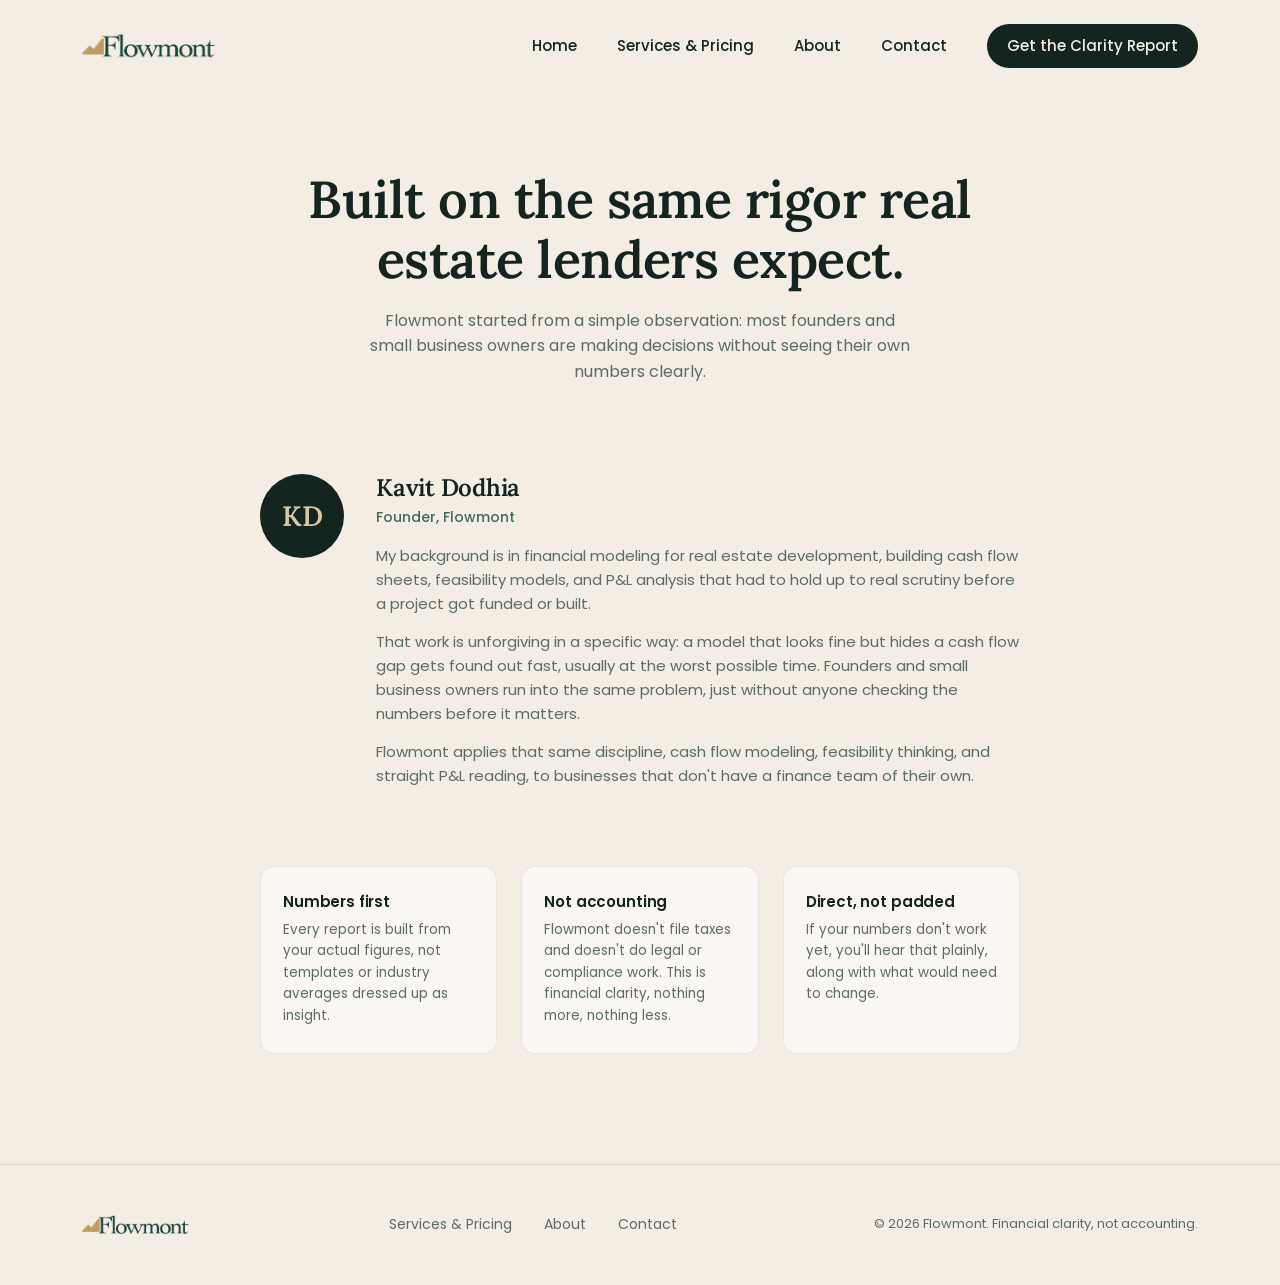
==== about.html @ 5e4d3171 "Initial commit: Flowmont marketing site Homepage, services/pricing, about, and contact pages built w" ====
<!DOCTYPE html>
<html lang="en">
<head>
<meta charset="UTF-8">
<meta name="viewport" content="width=device-width, initial-scale=1.0">
<title>About — Flowmont</title>
<meta name="description" content="Flowmont is built on financial modeling, cash flow analysis, and feasibility work from real estate development, applied to early-stage founders and small business owners.">
<link rel="icon" href="assets/flowmont-mark.png">
<link rel="preconnect" href="https://fonts.googleapis.com">
<link rel="preconnect" href="https://fonts.gstatic.com" crossorigin>
<link href="https://fonts.googleapis.com/css2?family=Lora:wght@500;600;700&family=Poppins:wght@300;400;500;600&display=swap" rel="stylesheet">
<link rel="stylesheet" href="css/style.css">
</head>
<body>

<header class="nav" id="nav">
  <div class="container nav-inner">
    <a href="index.html" class="nav-logo">
      <img src="assets/flowmont-logo-full.png" alt="Flowmont">
    </a>
    <nav class="nav-links" id="navLinks">
      <a href="index.html">Home</a>
      <a href="services.html">Services &amp; Pricing</a>
      <a href="about.html">About</a>
      <a href="contact.html">Contact</a>
      <a href="contact.html" class="btn btn-primary btn-small">Get the Clarity Report</a>
    </nav>
    <button class="nav-menu-toggle" id="navToggle" aria-label="Toggle menu">
      <span></span><span></span><span></span>
    </button>
  </div>
</header>

<main>

  <section class="page-hero">
    <div class="container">
      <h1 class="reveal">Built on the same rigor real estate lenders expect.</h1>
      <p class="reveal">Flowmont started from a simple observation: most founders and small business owners are making decisions without seeing their own numbers clearly.</p>
    </div>
  </section>

  <section class="about-section">
    <div class="container">

      <div class="founder-block reveal">
        <div class="founder-avatar">KD</div>
        <div class="founder-text">
          <h2>Kavit Dodhia</h2>
          <div class="founder-title">Founder, Flowmont</div>
          <p>My background is in financial modeling for real estate development, building cash flow sheets, feasibility models, and P&amp;L analysis that had to hold up to real scrutiny before a project got funded or built.</p>
          <p>That work is unforgiving in a specific way: a model that looks fine but hides a cash flow gap gets found out fast, usually at the worst possible time. Founders and small business owners run into the same problem, just without anyone checking the numbers before it matters.</p>
          <p>Flowmont applies that same discipline, cash flow modeling, feasibility thinking, and straight P&amp;L reading, to businesses that don't have a finance team of their own.</p>
        </div>
      </div>

      <div class="about-principles reveal-stagger">
        <div class="principle-card">
          <h4>Numbers first</h4>
          <p>Every report is built from your actual figures, not templates or industry averages dressed up as insight.</p>
        </div>
        <div class="principle-card">
          <h4>Not accounting</h4>
          <p>Flowmont doesn't file taxes and doesn't do legal or compliance work. This is financial clarity, nothing more, nothing less.</p>
        </div>
        <div class="principle-card">
          <h4>Direct, not padded</h4>
          <p>If your numbers don't work yet, you'll hear that plainly, along with what would need to change.</p>
        </div>
      </div>

    </div>
  </section>

</main>

<footer class="footer">
  <div class="container footer-inner">
    <img src="assets/flowmont-logo-full.png" alt="Flowmont">
    <nav class="footer-links">
      <a href="services.html">Services &amp; Pricing</a>
      <a href="about.html">About</a>
      <a href="contact.html">Contact</a>
    </nav>
    <div class="footer-copy">© 2026 Flowmont. Financial clarity, not accounting.</div>
  </div>
</footer>

<script src="js/main.js"></script>
</body>
</html>
---- css/style.css ----
/* ===== Variables & Reset ===== */
:root {
  --forest: #14241F;
  --forest-light: #1c332c;
  --cream: #F3EDE4;
  --cream-soft: #FAF7F2;
  --gold: #D8C9A3;
  --gold-deep: #c3ac78;
  --green-accent: #3f6b57;
  --text-muted: #5c6b64;
  --radius-lg: 20px;
  --radius-md: 14px;
  --radius-sm: 8px;
  --ease: cubic-bezier(0.4, 0, 0.2, 1);
}

* {
  margin: 0;
  padding: 0;
  box-sizing: border-box;
}

html {
  scroll-behavior: smooth;
}

body {
  font-family: 'Poppins', sans-serif;
  color: var(--forest);
  background: var(--cream);
  line-height: 1.6;
  overflow-x: hidden;
}

h1, h2, h3, h4 {
  font-family: 'Lora', serif;
  font-weight: 600;
  line-height: 1.15;
  letter-spacing: -0.01em;
}

a {
  text-decoration: none;
  color: inherit;
}

img {
  max-width: 100%;
  display: block;
}

button {
  font-family: 'Poppins', sans-serif;
  cursor: pointer;
  border: none;
  background: none;
}

.container {
  max-width: 1180px;
  margin: 0 auto;
  padding: 0 32px;
}

section {
  position: relative;
}

/* ===== Buttons ===== */
.btn {
  display: inline-flex;
  align-items: center;
  justify-content: center;
  gap: 8px;
  padding: 14px 28px;
  border-radius: 999px;
  font-size: 15px;
  font-weight: 500;
  transition: transform 240ms var(--ease), background-color 240ms var(--ease), color 240ms var(--ease), box-shadow 240ms var(--ease), border-color 240ms var(--ease);
  white-space: nowrap;
}

.btn-primary {
  background: var(--forest);
  color: var(--cream);
}

.btn-primary:hover {
  background: var(--forest-light);
  transform: translateY(-2px);
  box-shadow: 0 8px 20px rgba(20, 36, 31, 0.25);
}

.btn-secondary {
  background: transparent;
  color: var(--forest);
  border: 1.5px solid rgba(20, 36, 31, 0.25);
}

.btn-secondary:hover {
  border-color: var(--forest);
  background: rgba(20, 36, 31, 0.05);
  transform: translateY(-2px);
}

.btn-small {
  padding: 10px 20px;
  font-size: 14px;
}

/* ===== Nav ===== */
.nav {
  position: fixed;
  top: 0;
  left: 0;
  right: 0;
  z-index: 100;
  padding: 24px 0;
  transition: padding 300ms var(--ease), background-color 300ms var(--ease), box-shadow 300ms var(--ease), backdrop-filter 300ms var(--ease);
}

.nav.scrolled {
  padding: 12px 0;
  background: rgba(243, 237, 228, 0.85);
  backdrop-filter: blur(10px);
  box-shadow: 0 1px 0 rgba(20, 36, 31, 0.08);
}

.nav-inner {
  display: flex;
  align-items: center;
  justify-content: space-between;
}

.nav-logo {
  display: flex;
  align-items: center;
}

.nav-logo img {
  height: 30px;
  width: auto;
  transition: height 300ms var(--ease);
}

.nav.scrolled .nav-logo img {
  height: 26px;
}

.nav-links {
  display: flex;
  align-items: center;
  gap: 40px;
}

.nav-links a {
  font-size: 15px;
  font-weight: 500;
  color: var(--forest);
  position: relative;
  transition: opacity 200ms var(--ease);
}

.nav-links a:not(.btn):hover {
  opacity: 0.7;
}

.nav-links a.btn-primary {
  color: var(--cream);
}

.nav-menu-toggle {
  display: none;
  flex-direction: column;
  gap: 5px;
  padding: 8px;
}

.nav-menu-toggle span {
  width: 22px;
  height: 2px;
  background: var(--forest);
  border-radius: 2px;
}

/* ===== Reveal Animations ===== */
.reveal {
  opacity: 0;
  transform: translateY(24px);
  transition: opacity 500ms var(--ease), transform 500ms var(--ease);
}

.reveal.is-visible {
  opacity: 1;
  transform: translateY(0);
}

.reveal-stagger.is-visible > * {
  opacity: 1;
  transform: translateY(0);
}

.reveal-stagger > * {
  opacity: 0;
  transform: translateY(20px);
  transition: opacity 450ms var(--ease), transform 450ms var(--ease);
}

.reveal-stagger.is-visible > *:nth-child(1) { transition-delay: 0ms; }
.reveal-stagger.is-visible > *:nth-child(2) { transition-delay: 80ms; }
.reveal-stagger.is-visible > *:nth-child(3) { transition-delay: 160ms; }
.reveal-stagger.is-visible > *:nth-child(4) { transition-delay: 240ms; }
.reveal-stagger.is-visible > *:nth-child(5) { transition-delay: 320ms; }

@media (prefers-reduced-motion: reduce) {
  .reveal, .reveal-stagger > *, .nav, .nav-logo img, .btn, .shape, .chart-path {
    transition: none !important;
    animation: none !important;
  }
  .reveal, .reveal-stagger > * {
    opacity: 1;
    transform: none;
  }
}

/* ===== Hero ===== */
.hero {
  padding: 180px 0 100px;
  text-align: center;
}

.hero-tag {
  display: inline-flex;
  align-items: center;
  gap: 6px;
  padding: 7px 16px;
  border-radius: 999px;
  background: rgba(216, 201, 163, 0.35);
  border: 1px solid rgba(20, 36, 31, 0.1);
  font-size: 13px;
  font-weight: 500;
  color: var(--forest);
  margin-bottom: 28px;
}

.hero h1 {
  font-size: clamp(36px, 6vw, 64px);
  max-width: 850px;
  margin: 0 auto 22px;
}

.hero p.hero-sub {
  font-size: clamp(16px, 2vw, 18px);
  color: var(--text-muted);
  max-width: 560px;
  margin: 0 auto 36px;
}

.hero-actions {
  display: flex;
  align-items: center;
  justify-content: center;
  gap: 16px;
  flex-wrap: wrap;
}

/* ===== Report Card Section ===== */
.card-stage {
  position: relative;
  padding: 90px 0 60px;
  display: flex;
  justify-content: center;
}

.shape {
  position: absolute;
  border-radius: 50%;
  z-index: 0;
  will-change: transform;
}

.shape-1 {
  width: 420px;
  height: 420px;
  background: var(--gold);
  opacity: 0.35;
  top: -40px;
  left: 8%;
  animation: drift1 26s ease-in-out infinite;
}

.shape-2 {
  width: 320px;
  height: 320px;
  background: var(--green-accent);
  opacity: 0.18;
  bottom: -60px;
  right: 10%;
  animation: drift2 30s ease-in-out infinite;
}

.shape-3 {
  width: 200px;
  height: 200px;
  background: var(--gold-deep);
  opacity: 0.25;
  bottom: 10%;
  left: 20%;
  animation: drift3 22s ease-in-out infinite;
}

@keyframes drift1 {
  0%, 100% { transform: translate(0, 0); }
  50% { transform: translate(30px, 24px); }
}

@keyframes drift2 {
  0%, 100% { transform: translate(0, 0); }
  50% { transform: translate(-26px, -20px); }
}

@keyframes drift3 {
  0%, 100% { transform: translate(0, 0); }
  50% { transform: translate(18px, -28px); }
}

.report-card {
  position: relative;
  z-index: 1;
  width: 100%;
  max-width: 880px;
  background: var(--cream-soft);
  border-radius: var(--radius-lg);
  border: 1px solid rgba(20, 36, 31, 0.08);
  box-shadow: 0 30px 60px -20px rgba(20, 36, 31, 0.25);
  overflow: hidden;
}

.report-card-header {
  display: flex;
  align-items: center;
  justify-content: space-between;
  padding: 20px 28px;
  border-bottom: 1px solid rgba(20, 36, 31, 0.08);
}

.report-card-header .tag {
  font-size: 13px;
  font-weight: 500;
  color: var(--text-muted);
  display: flex;
  align-items: center;
  gap: 8px;
}

.report-card-header .tag .dot {
  width: 6px;
  height: 6px;
  border-radius: 50%;
  background: var(--green-accent);
}

.report-card-header .sample-label {
  font-size: 12px;
  padding: 5px 12px;
  border-radius: 999px;
  background: rgba(216, 201, 163, 0.4);
  color: var(--forest);
}

.report-card-body {
  display: grid;
  grid-template-columns: 1.5fr 1fr;
}

.report-main {
  padding: 28px;
  border-right: 1px solid rgba(20, 36, 31, 0.08);
}

.report-main-label {
  font-size: 13px;
  color: var(--text-muted);
  margin-bottom: 6px;
}

.report-main-value-row {
  display: flex;
  align-items: baseline;
  gap: 12px;
  margin-bottom: 4px;
}

.report-main-value {
  font-family: 'Lora', serif;
  font-size: 40px;
  font-weight: 600;
}

.report-badge {
  font-size: 13px;
  font-weight: 500;
  padding: 4px 10px;
  border-radius: 999px;
  background: rgba(63, 107, 87, 0.15);
  color: var(--green-accent);
}

.report-main-sub {
  font-size: 13px;
  color: var(--text-muted);
  margin-bottom: 20px;
}

.chart-wrap {
  width: 100%;
  height: 160px;
}

.chart-wrap svg {
  width: 100%;
  height: 100%;
  overflow: visible;
}

.chart-path {
  fill: none;
  stroke: var(--forest);
  stroke-width: 2.5;
  stroke-linecap: round;
  stroke-linejoin: round;
}

.chart-fill {
  opacity: 0;
  transition: opacity 600ms var(--ease) 400ms;
}

.chart-fill.is-visible {
  opacity: 1;
}

.chart-months {
  display: flex;
  justify-content: space-between;
  margin-top: 8px;
  font-size: 11px;
  color: var(--text-muted);
}

.report-side {
  display: flex;
  flex-direction: column;
}

.report-stat {
  padding: 18px 24px;
  border-bottom: 1px solid rgba(20, 36, 31, 0.08);
}

.report-stat:last-child {
  border-bottom: none;
}

.report-stat-label {
  font-size: 12px;
  color: var(--text-muted);
  margin-bottom: 4px;
}

.report-stat-value {
  font-family: 'Lora', serif;
  font-size: 22px;
  font-weight: 600;
}

.report-stat-value.positive {
  color: var(--green-accent);
}

.report-card-footer {
  padding: 16px 28px;
  border-top: 1px solid rgba(20, 36, 31, 0.08);
  font-size: 12px;
  color: var(--text-muted);
  background: rgba(216, 201, 163, 0.15);
}

/* ===== How It Works ===== */
.how-it-works {
  padding: 120px 0 100px;
}

.section-heading {
  text-align: center;
  max-width: 620px;
  margin: 0 auto 64px;
}

.section-heading .eyebrow {
  font-size: 13px;
  font-weight: 600;
  letter-spacing: 0.06em;
  text-transform: uppercase;
  color: var(--green-accent);
  margin-bottom: 14px;
  display: block;
}

.section-heading h2 {
  font-size: clamp(28px, 4vw, 40px);
  margin-bottom: 14px;
}

.section-heading p {
  color: var(--text-muted);
  font-size: 16px;
}

.steps {
  display: grid;
  grid-template-columns: repeat(3, 1fr);
  gap: 32px;
}

.step-card {
  background: var(--cream-soft);
  border: 1px solid rgba(20, 36, 31, 0.08);
  border-radius: var(--radius-md);
  padding: 32px 28px;
  transition: transform 300ms var(--ease), box-shadow 300ms var(--ease);
}

.step-card:hover {
  transform: translateY(-4px);
  box-shadow: 0 16px 32px -12px rgba(20, 36, 31, 0.15);
}

.step-number {
  font-family: 'Lora', serif;
  font-size: 15px;
  font-weight: 600;
  color: var(--cream);
  background: var(--forest);
  width: 36px;
  height: 36px;
  border-radius: 50%;
  display: flex;
  align-items: center;
  justify-content: center;
  margin-bottom: 20px;
}

.step-card h3 {
  font-size: 19px;
  margin-bottom: 10px;
}

.step-card p {
  font-size: 14.5px;
  color: var(--text-muted);
}

/* ===== Clarity CTA Section ===== */
.clarity-cta {
  padding: 40px 0 130px;
}

.clarity-cta-box {
  background: var(--forest);
  color: var(--cream);
  border-radius: var(--radius-lg);
  padding: 64px 48px;
  display: flex;
  align-items: center;
  justify-content: space-between;
  gap: 40px;
  position: relative;
  overflow: hidden;
}

.clarity-cta-box::before {
  content: '';
  position: absolute;
  width: 280px;
  height: 280px;
  border-radius: 50%;
  background: var(--gold);
  opacity: 0.12;
  top: -100px;
  right: -60px;
}

.clarity-cta-text {
  position: relative;
  z-index: 1;
}

.clarity-cta-text .eyebrow {
  font-size: 13px;
  font-weight: 600;
  letter-spacing: 0.06em;
  text-transform: uppercase;
  color: var(--gold);
  margin-bottom: 14px;
  display: block;
}

.clarity-cta-text h2 {
  font-size: clamp(26px, 3.4vw, 34px);
  margin-bottom: 14px;
  max-width: 480px;
}

.clarity-cta-text p {
  color: rgba(243, 237, 228, 0.75);
  max-width: 460px;
  font-size: 15px;
  margin-bottom: 8px;
}

.clarity-price {
  font-family: 'Lora', serif;
  font-size: 20px;
  color: var(--gold);
  margin-bottom: 24px;
}

.clarity-price span {
  font-size: 14px;
  color: rgba(243, 237, 228, 0.6);
  font-family: 'Poppins', sans-serif;
}

.clarity-cta-actions {
  position: relative;
  z-index: 1;
  flex-shrink: 0;
}

.clarity-cta-box .btn-primary {
  background: var(--gold);
  color: var(--forest);
}

.clarity-cta-box .btn-primary:hover {
  background: var(--cream);
  box-shadow: 0 8px 20px rgba(0, 0, 0, 0.25);
}

.retainer-note {
  text-align: center;
  font-size: 13.5px;
  color: var(--text-muted);
  margin-top: 28px;
}

.retainer-note a {
  color: var(--forest);
  font-weight: 500;
  border-bottom: 1px solid rgba(20, 36, 31, 0.3);
  transition: border-color 200ms var(--ease);
}

.retainer-note a:hover {
  border-color: var(--forest);
}

/* ===== Page Hero (inner pages) ===== */
.page-hero {
  padding: 170px 0 70px;
  text-align: center;
}

.page-hero h1 {
  font-size: clamp(32px, 5vw, 52px);
  max-width: 720px;
  margin: 0 auto 18px;
}

.page-hero p {
  color: var(--text-muted);
  font-size: 16px;
  max-width: 540px;
  margin: 0 auto;
}

/* ===== Pricing / Services ===== */
.pricing-section {
  padding: 40px 0 110px;
}

.pricing-block {
  max-width: 900px;
  margin: 0 auto 56px;
}

.plan-card {
  background: var(--cream-soft);
  border: 1px solid rgba(20, 36, 31, 0.08);
  border-radius: var(--radius-lg);
  padding: 48px;
}

.plan-card.plan-primary {
  border-color: rgba(20, 36, 31, 0.15);
  box-shadow: 0 24px 48px -24px rgba(20, 36, 31, 0.2);
}

.plan-header {
  display: flex;
  align-items: flex-start;
  justify-content: space-between;
  gap: 24px;
  margin-bottom: 8px;
  flex-wrap: wrap;
}

.plan-header h2 {
  font-size: clamp(24px, 3vw, 30px);
  margin-bottom: 8px;
}

.plan-header p {
  color: var(--text-muted);
  font-size: 15px;
  max-width: 460px;
}

.plan-price {
  text-align: right;
  flex-shrink: 0;
}

.plan-price .amount {
  font-family: 'Lora', serif;
  font-size: 34px;
  font-weight: 600;
  color: var(--forest);
}

.plan-price .cadence {
  display: block;
  font-size: 13px;
  color: var(--text-muted);
}

.plan-price .amount .onwards {
  font-size: 22px;
  color: var(--gold-deep);
}

.plan-turnaround {
  display: inline-flex;
  align-items: center;
  gap: 6px;
  font-size: 13px;
  padding: 6px 14px;
  border-radius: 999px;
  background: rgba(216, 201, 163, 0.35);
  margin: 18px 0 28px;
}

.feature-grid {
  display: grid;
  grid-template-columns: repeat(2, 1fr);
  gap: 20px;
  margin-bottom: 32px;
}

.feature-item {
  display: flex;
  gap: 14px;
  align-items: flex-start;
}

.feature-item .feature-mark {
  flex-shrink: 0;
  width: 26px;
  height: 26px;
  border-radius: 50%;
  background: var(--forest);
  color: var(--cream);
  display: flex;
  align-items: center;
  justify-content: center;
  font-size: 13px;
  margin-top: 2px;
}

.feature-item h4 {
  font-family: 'Poppins', sans-serif;
  font-size: 15px;
  font-weight: 600;
  margin-bottom: 3px;
}

.feature-item p {
  font-size: 13.5px;
  color: var(--text-muted);
}

.plan-card-actions {
  display: flex;
  align-items: center;
  gap: 18px;
  flex-wrap: wrap;
}

.plan-note {
  font-size: 13px;
  color: var(--text-muted);
}

.scope-note {
  max-width: 900px;
  margin: 0 auto 56px;
  background: rgba(216, 201, 163, 0.2);
  border: 1px solid rgba(20, 36, 31, 0.1);
  border-radius: var(--radius-md);
  padding: 24px 28px;
}

.scope-note h4 {
  font-family: 'Poppins', sans-serif;
  font-size: 14px;
  font-weight: 600;
  margin-bottom: 8px;
}

.scope-note p {
  font-size: 14px;
  color: var(--text-muted);
}

.plan-card.plan-secondary {
  max-width: 900px;
  margin: 0 auto;
  padding: 36px 44px;
  opacity: 0.94;
}

.plan-card.plan-secondary .plan-header h2 {
  font-size: 22px;
}

.plan-card.plan-secondary .plan-price .amount {
  font-size: 26px;
}

.plan-secondary-list {
  list-style: none;
  font-size: 14px;
  color: var(--text-muted);
  margin: 18px 0 26px;
  display: grid;
  grid-template-columns: repeat(2, 1fr);
  gap: 8px 20px;
}

.plan-secondary-list li::before {
  content: '—';
  margin-right: 8px;
  color: var(--gold-deep);
}

/* ===== About page ===== */
.about-section {
  padding: 20px 0 110px;
}

.founder-block {
  max-width: 760px;
  margin: 0 auto 64px;
  display: flex;
  gap: 32px;
  align-items: flex-start;
}

.founder-avatar {
  flex-shrink: 0;
  width: 84px;
  height: 84px;
  border-radius: 50%;
  background: var(--forest);
  color: var(--gold);
  font-family: 'Lora', serif;
  font-size: 28px;
  font-weight: 600;
  display: flex;
  align-items: center;
  justify-content: center;
}

.founder-text h2 {
  font-size: 24px;
  margin-bottom: 4px;
}

.founder-text .founder-title {
  font-size: 14px;
  color: var(--green-accent);
  font-weight: 500;
  margin-bottom: 16px;
}

.founder-text p {
  font-size: 15px;
  color: var(--text-muted);
  margin-bottom: 14px;
}

.about-principles {
  max-width: 760px;
  margin: 0 auto;
  display: grid;
  grid-template-columns: repeat(3, 1fr);
  gap: 24px;
}

.principle-card {
  padding: 26px 22px;
  background: var(--cream-soft);
  border: 1px solid rgba(20, 36, 31, 0.08);
  border-radius: var(--radius-md);
}

.principle-card h4 {
  font-family: 'Poppins', sans-serif;
  font-size: 15px;
  font-weight: 600;
  margin-bottom: 8px;
}

.principle-card p {
  font-size: 13.5px;
  color: var(--text-muted);
}

/* ===== Contact page ===== */
.contact-section {
  padding: 20px 0 120px;
}

.contact-layout {
  max-width: 980px;
  margin: 0 auto;
  display: grid;
  grid-template-columns: 1.2fr 0.8fr;
  gap: 40px;
  align-items: start;
}

.contact-form-card {
  background: var(--cream-soft);
  border: 1px solid rgba(20, 36, 31, 0.08);
  border-radius: var(--radius-lg);
  padding: 40px;
}

.form-row {
  margin-bottom: 20px;
}

.form-row label {
  display: block;
  font-size: 13.5px;
  font-weight: 500;
  margin-bottom: 8px;
}

.form-row .hint {
  font-weight: 400;
  color: var(--text-muted);
  font-size: 12.5px;
}

.form-row input,
.form-row select,
.form-row textarea {
  width: 100%;
  padding: 13px 16px;
  border-radius: var(--radius-sm);
  border: 1.5px solid rgba(20, 36, 31, 0.15);
  background: var(--cream);
  font-family: 'Poppins', sans-serif;
  font-size: 14.5px;
  color: var(--forest);
  transition: border-color 200ms var(--ease), box-shadow 200ms var(--ease);
}

.form-row textarea {
  resize: vertical;
  min-height: 90px;
}

.form-row input:focus,
.form-row select:focus,
.form-row textarea:focus {
  outline: none;
  border-color: var(--forest);
  box-shadow: 0 0 0 3px rgba(20, 36, 31, 0.08);
}

.form-submit {
  width: 100%;
  margin-top: 4px;
}

.form-status {
  margin-top: 16px;
  font-size: 14px;
  display: none;
}

.form-status.success {
  color: var(--green-accent);
  display: block;
}

.form-status.error {
  color: #a4453a;
  display: block;
}

.contact-side {
  display: flex;
  flex-direction: column;
  gap: 20px;
}

.contact-info-card {
  background: var(--cream-soft);
  border: 1px solid rgba(20, 36, 31, 0.08);
  border-radius: var(--radius-md);
  padding: 26px 26px;
}

.contact-info-card h4 {
  font-family: 'Poppins', sans-serif;
  font-size: 14px;
  font-weight: 600;
  margin-bottom: 6px;
}

.contact-info-card p {
  font-size: 14px;
  color: var(--text-muted);
  margin-bottom: 14px;
}

.contact-info-card a.contact-value {
  font-size: 15px;
  font-weight: 500;
  color: var(--forest);
  border-bottom: 1px solid rgba(20, 36, 31, 0.25);
  transition: border-color 200ms var(--ease);
}

.contact-info-card a.contact-value:hover {
  border-color: var(--forest);
}

.whatsapp-btn {
  display: inline-flex;
  align-items: center;
  gap: 10px;
  width: 100%;
  justify-content: center;
}

/* ===== Footer ===== */
.footer {
  border-top: 1px solid rgba(20, 36, 31, 0.1);
  padding: 48px 0;
}

.footer-inner {
  display: flex;
  align-items: center;
  justify-content: space-between;
  flex-wrap: wrap;
  gap: 20px;
}

.footer-inner img {
  height: 24px;
}

.footer-links {
  display: flex;
  gap: 32px;
}

.footer-links a {
  font-size: 14px;
  color: var(--text-muted);
  transition: color 200ms var(--ease);
}

.footer-links a:hover {
  color: var(--forest);
}

.footer-copy {
  font-size: 13px;
  color: var(--text-muted);
}

/* ===== Responsive ===== */
@media (max-width: 900px) {
  .report-card-body {
    grid-template-columns: 1fr;
  }
  .report-main {
    border-right: none;
    border-bottom: 1px solid rgba(20, 36, 31, 0.08);
  }
  .report-side {
    flex-direction: row;
    flex-wrap: wrap;
  }
  .report-stat {
    flex: 1 1 50%;
    border-bottom: 1px solid rgba(20, 36, 31, 0.08);
  }
  .steps {
    grid-template-columns: 1fr;
  }
  .clarity-cta-box {
    flex-direction: column;
    text-align: center;
    padding: 48px 32px;
  }
  .clarity-cta-text h2, .clarity-cta-text p {
    max-width: 100%;
  }
}

@media (max-width: 700px) {
  .nav-links {
    position: fixed;
    top: 0;
    right: -100%;
    height: 100vh;
    width: 78%;
    max-width: 320px;
    background: var(--cream-soft);
    flex-direction: column;
    justify-content: center;
    gap: 32px;
    transition: right 320ms var(--ease);
    box-shadow: -10px 0 40px rgba(20, 36, 31, 0.15);
  }
  .nav-links.open {
    right: 0;
  }
  .nav-menu-toggle {
    display: flex;
  }
  .hero {
    padding: 140px 0 70px;
  }
  .hero-actions {
    flex-direction: column;
    width: 100%;
  }
  .hero-actions .btn {
    width: 100%;
  }
  .shape-1 { width: 260px; height: 260px; }
  .shape-2 { width: 200px; height: 200px; }
  .shape-3 { width: 140px; height: 140px; }
  .report-stat {
    flex: 1 1 100%;
  }
  .footer-inner {
    flex-direction: column;
    text-align: center;
  }
  .feature-grid {
    grid-template-columns: 1fr;
  }
  .plan-header {
    flex-direction: column;
  }
  .plan-price {
    text-align: left;
  }
  .about-principles {
    grid-template-columns: 1fr;
  }
  .founder-block {
    flex-direction: column;
    text-align: center;
    align-items: center;
  }
  .contact-layout {
    grid-template-columns: 1fr;
  }
  .plan-secondary-list {
    grid-template-columns: 1fr;
  }
  .plan-card, .plan-card.plan-secondary, .contact-form-card {
    padding: 32px 24px;
  }
}
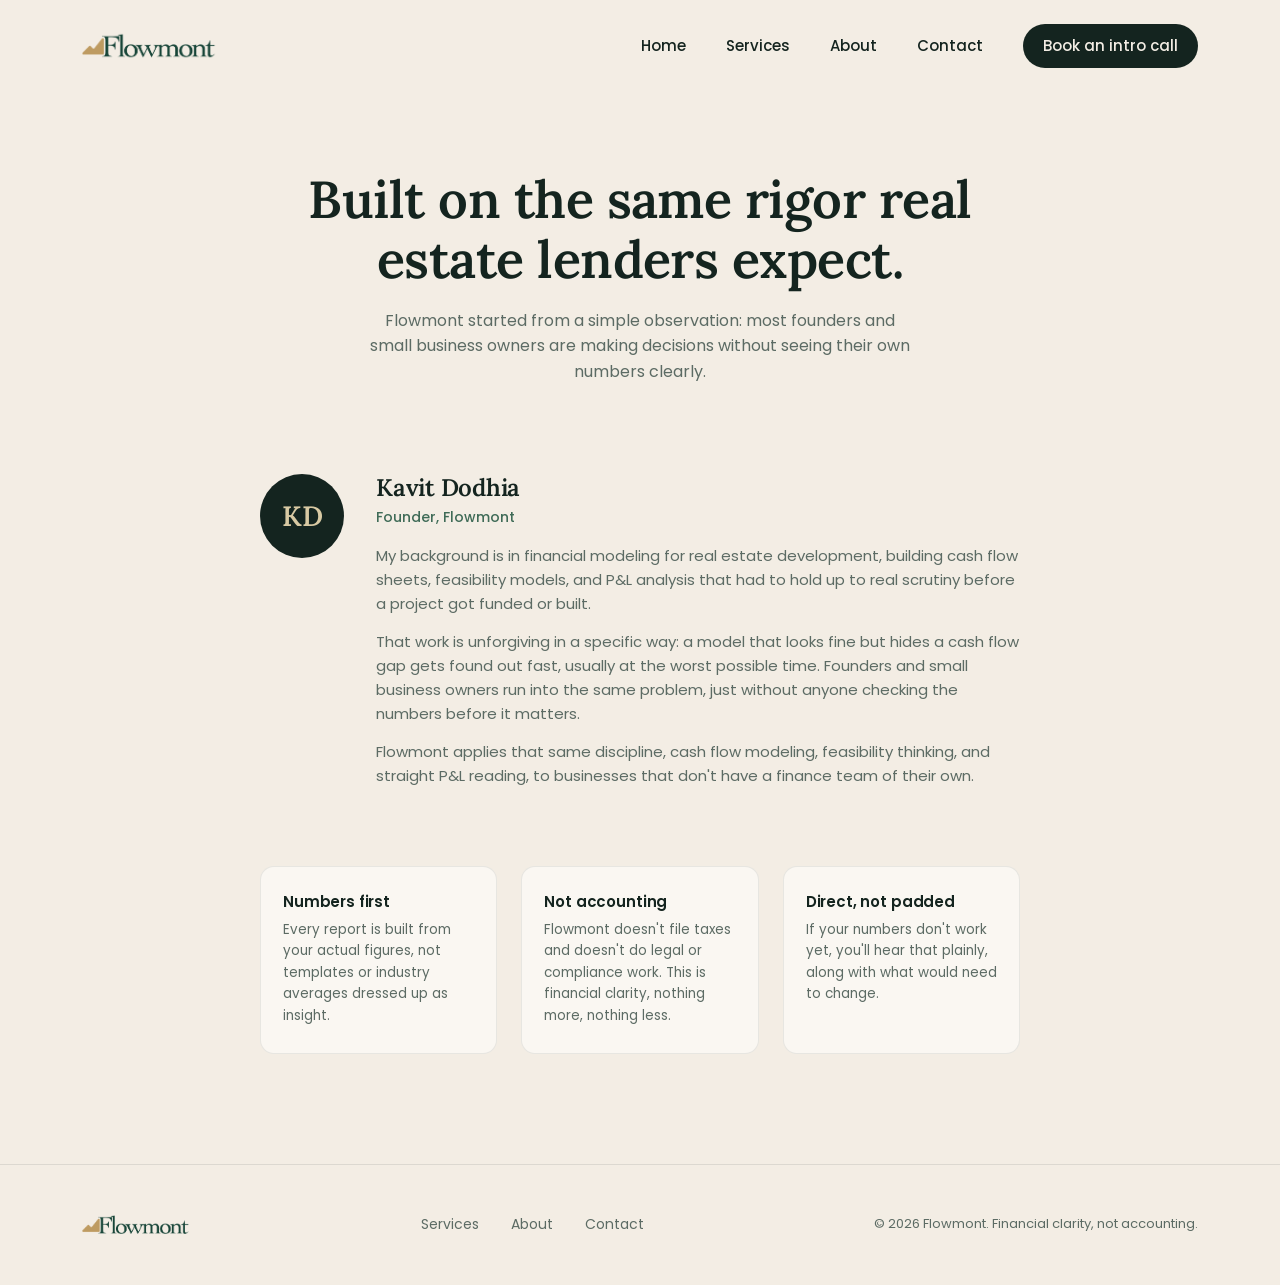
==== commit b07c95c6: "Replace Clarity Report with three monthly tiers Removed the Clarity Report across all pages. Service" ====
--- a/about.html
+++ b/about.html
@@ -3,7 +3,7 @@
 <head>
 <meta charset="UTF-8">
 <meta name="viewport" content="width=device-width, initial-scale=1.0">
-<title>About — Flowmont</title>
+<title>About | Flowmont</title>
 <meta name="description" content="Flowmont is built on financial modeling, cash flow analysis, and feasibility work from real estate development, applied to early-stage founders and small business owners.">
 <link rel="icon" href="assets/flowmont-mark.png">
 <link rel="preconnect" href="https://fonts.googleapis.com">
@@ -20,10 +20,10 @@
     </a>
     <nav class="nav-links" id="navLinks">
       <a href="index.html">Home</a>
-      <a href="services.html">Services &amp; Pricing</a>
+      <a href="services.html">Services</a>
       <a href="about.html">About</a>
       <a href="contact.html">Contact</a>
-      <a href="contact.html" class="btn btn-primary btn-small">Get the Clarity Report</a>
+      <a href="contact.html" class="btn btn-primary btn-small">Book an intro call</a>
     </nav>
     <button class="nav-menu-toggle" id="navToggle" aria-label="Toggle menu">
       <span></span><span></span><span></span>
@@ -78,7 +78,7 @@
   <div class="container footer-inner">
     <img src="assets/flowmont-logo-full.png" alt="Flowmont">
     <nav class="footer-links">
-      <a href="services.html">Services &amp; Pricing</a>
+      <a href="services.html">Services</a>
       <a href="about.html">About</a>
       <a href="contact.html">Contact</a>
     </nav>
--- a/css/style.css
+++ b/css/style.css
@@ -619,19 +619,6 @@
   margin-bottom: 8px;
 }
 
-.clarity-price {
-  font-family: 'Lora', serif;
-  font-size: 20px;
-  color: var(--gold);
-  margin-bottom: 24px;
-}
-
-.clarity-price span {
-  font-size: 14px;
-  color: rgba(243, 237, 228, 0.6);
-  font-family: 'Poppins', sans-serif;
-}
-
 .clarity-cta-actions {
   position: relative;
   z-index: 1;
@@ -685,136 +672,118 @@
   margin: 0 auto;
 }
 
-/* ===== Pricing / Services ===== */
-.pricing-section {
-  padding: 40px 0 110px;
-}
-
-.pricing-block {
-  max-width: 900px;
-  margin: 0 auto 56px;
-}
-
-.plan-card {
+/* ===== Services tiers ===== */
+.tiers-section {
+  padding: 20px 0 110px;
+}
+
+.tier-grid {
+  display: grid;
+  grid-template-columns: repeat(3, 1fr);
+  gap: 24px;
+  max-width: 1080px;
+  margin: 0 auto 32px;
+}
+
+.tier-card {
+  display: flex;
+  flex-direction: column;
   background: var(--cream-soft);
   border: 1px solid rgba(20, 36, 31, 0.08);
   border-radius: var(--radius-lg);
-  padding: 48px;
-}
-
-.plan-card.plan-primary {
-  border-color: rgba(20, 36, 31, 0.15);
-  box-shadow: 0 24px 48px -24px rgba(20, 36, 31, 0.2);
-}
-
-.plan-header {
-  display: flex;
-  align-items: flex-start;
-  justify-content: space-between;
-  gap: 24px;
-  margin-bottom: 8px;
-  flex-wrap: wrap;
-}
-
-.plan-header h2 {
-  font-size: clamp(24px, 3vw, 30px);
-  margin-bottom: 8px;
-}
-
-.plan-header p {
+  padding: 36px 30px;
+  transition: opacity 450ms var(--ease), transform 300ms var(--ease), box-shadow 300ms var(--ease);
+}
+
+.tier-card:hover {
+  transform: translateY(-4px);
+  box-shadow: 0 16px 32px -12px rgba(20, 36, 31, 0.15);
+}
+
+.tier-name {
+  font-size: 28px;
+  margin-bottom: 6px;
+}
+
+.tier-tagline {
   color: var(--text-muted);
   font-size: 15px;
-  max-width: 460px;
-}
-
-.plan-price {
-  text-align: right;
-  flex-shrink: 0;
-}
-
-.plan-price .amount {
-  font-family: 'Lora', serif;
-  font-size: 34px;
-  font-weight: 600;
+  margin-bottom: 24px;
+}
+
+.tier-list {
+  list-style: none;
+  font-size: 14.5px;
+  margin-bottom: 28px;
+  display: flex;
+  flex-direction: column;
+  gap: 12px;
+}
+
+.tier-list li {
+  position: relative;
+  padding-left: 22px;
+}
+
+.tier-list li::before {
+  content: '';
+  position: absolute;
+  left: 0;
+  top: 0.7em;
+  width: 10px;
+  height: 2px;
+  background: var(--gold-deep);
+}
+
+.tier-list li.tier-includes {
+  padding-left: 0;
+  font-weight: 500;
+  color: var(--green-accent);
+}
+
+.tier-list li.tier-includes::before {
+  display: none;
+}
+
+.tier-footer {
+  margin-top: auto;
+  display: flex;
+  flex-direction: column;
+  gap: 14px;
+  padding-top: 22px;
+  border-top: 1px solid rgba(20, 36, 31, 0.08);
+}
+
+.tier-price {
+  font-size: 13px;
+  color: var(--text-muted);
+}
+
+.tier-footer .btn {
+  width: 100%;
+}
+
+.tier-help {
+  text-align: center;
+  font-size: 14px;
+  color: var(--text-muted);
+  margin-bottom: 48px;
+}
+
+.tier-help a {
   color: var(--forest);
-}
-
-.plan-price .cadence {
-  display: block;
-  font-size: 13px;
-  color: var(--text-muted);
-}
-
-.plan-price .amount .onwards {
-  font-size: 22px;
-  color: var(--gold-deep);
-}
-
-.plan-turnaround {
-  display: inline-flex;
-  align-items: center;
-  gap: 6px;
-  font-size: 13px;
-  padding: 6px 14px;
-  border-radius: 999px;
-  background: rgba(216, 201, 163, 0.35);
-  margin: 18px 0 28px;
-}
-
-.feature-grid {
-  display: grid;
-  grid-template-columns: repeat(2, 1fr);
-  gap: 20px;
-  margin-bottom: 32px;
-}
-
-.feature-item {
-  display: flex;
-  gap: 14px;
-  align-items: flex-start;
-}
-
-.feature-item .feature-mark {
-  flex-shrink: 0;
-  width: 26px;
-  height: 26px;
-  border-radius: 50%;
-  background: var(--forest);
-  color: var(--cream);
-  display: flex;
-  align-items: center;
-  justify-content: center;
-  font-size: 13px;
-  margin-top: 2px;
-}
-
-.feature-item h4 {
-  font-family: 'Poppins', sans-serif;
-  font-size: 15px;
-  font-weight: 600;
-  margin-bottom: 3px;
-}
-
-.feature-item p {
-  font-size: 13.5px;
-  color: var(--text-muted);
-}
-
-.plan-card-actions {
-  display: flex;
-  align-items: center;
-  gap: 18px;
-  flex-wrap: wrap;
-}
-
-.plan-note {
-  font-size: 13px;
-  color: var(--text-muted);
+  font-weight: 500;
+  border-bottom: 1px solid rgba(20, 36, 31, 0.3);
+  transition: border-color 200ms var(--ease);
+}
+
+.tier-help a:hover {
+  border-color: var(--forest);
 }
 
 .scope-note {
-  max-width: 900px;
-  margin: 0 auto 56px;
+  max-width: 1080px;
+  margin: 0 auto;
   background: rgba(216, 201, 163, 0.2);
   border: 1px solid rgba(20, 36, 31, 0.1);
   border-radius: var(--radius-md);
@@ -833,35 +802,11 @@
   color: var(--text-muted);
 }
 
-.plan-card.plan-secondary {
-  max-width: 900px;
-  margin: 0 auto;
-  padding: 36px 44px;
-  opacity: 0.94;
-}
-
-.plan-card.plan-secondary .plan-header h2 {
-  font-size: 22px;
-}
-
-.plan-card.plan-secondary .plan-price .amount {
-  font-size: 26px;
-}
-
-.plan-secondary-list {
-  list-style: none;
-  font-size: 14px;
-  color: var(--text-muted);
-  margin: 18px 0 26px;
-  display: grid;
-  grid-template-columns: repeat(2, 1fr);
-  gap: 8px 20px;
-}
-
-.plan-secondary-list li::before {
-  content: '—';
-  margin-right: 8px;
-  color: var(--gold-deep);
+@media (max-width: 900px) {
+  .tier-grid {
+    grid-template-columns: 1fr;
+    max-width: 520px;
+  }
 }
 
 /* ===== About page ===== */
@@ -1178,15 +1123,6 @@
     flex-direction: column;
     text-align: center;
   }
-  .feature-grid {
-    grid-template-columns: 1fr;
-  }
-  .plan-header {
-    flex-direction: column;
-  }
-  .plan-price {
-    text-align: left;
-  }
   .about-principles {
     grid-template-columns: 1fr;
   }
@@ -1198,10 +1134,7 @@
   .contact-layout {
     grid-template-columns: 1fr;
   }
-  .plan-secondary-list {
-    grid-template-columns: 1fr;
-  }
-  .plan-card, .plan-card.plan-secondary, .contact-form-card {
+  .contact-form-card {
     padding: 32px 24px;
   }
 }
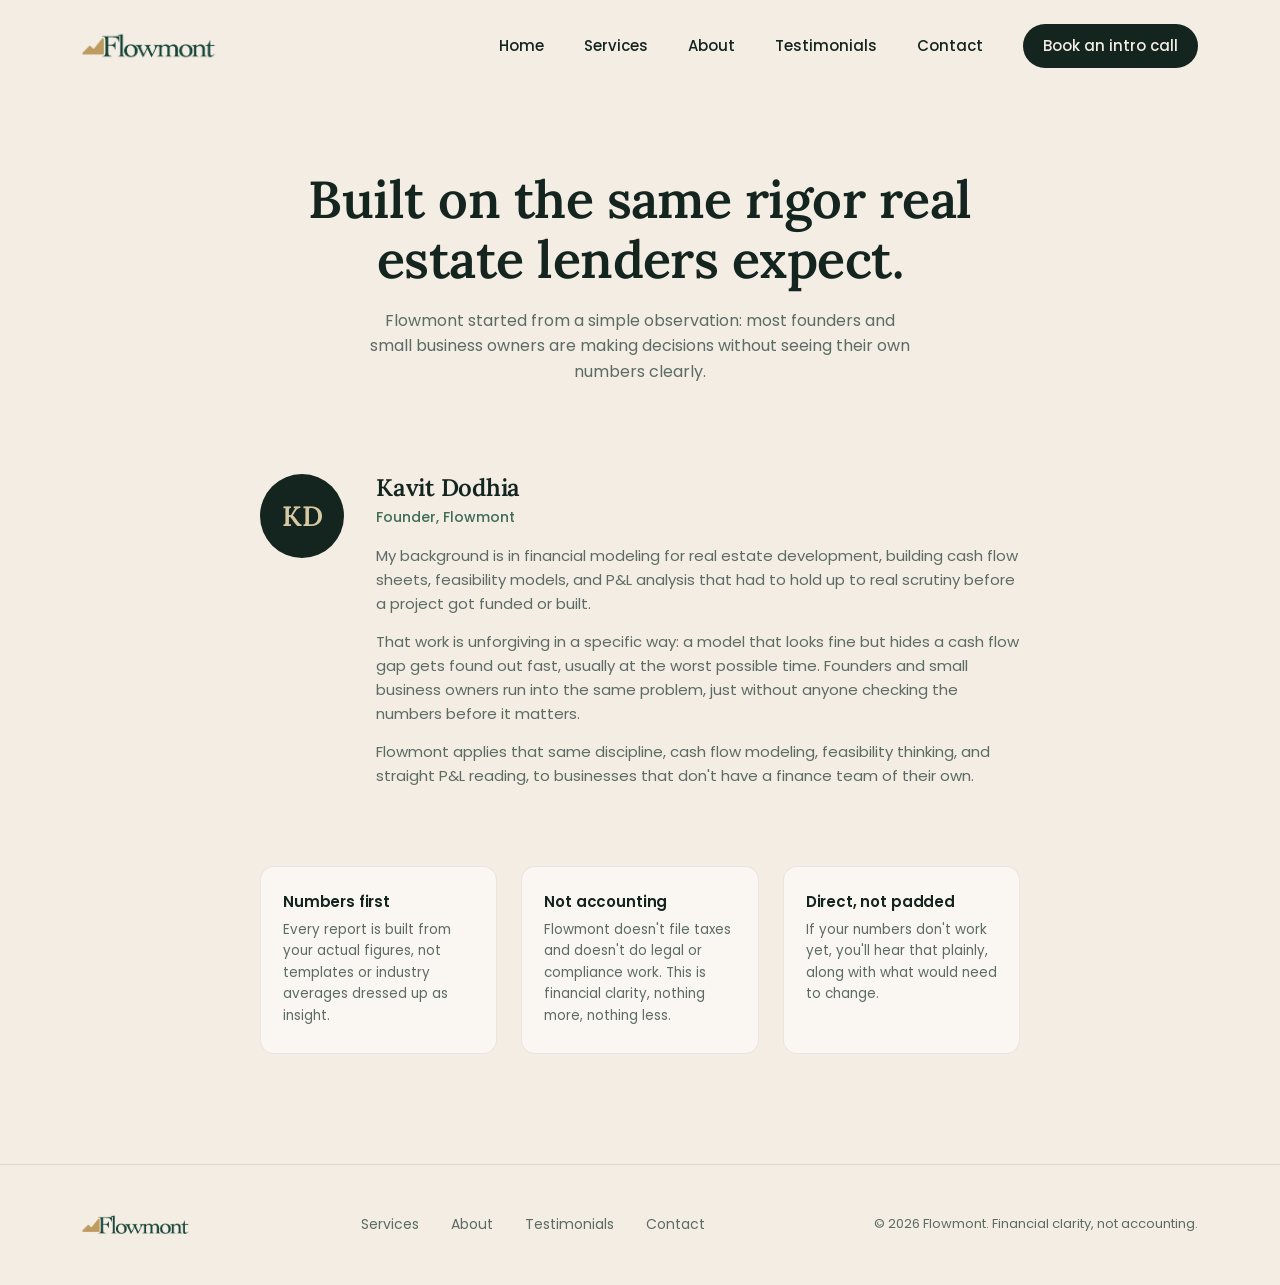
==== commit e545971b: "Add testimonials page (draft, awaiting client sign-off) Two Ambly quotes drafted from the engagement" ====
--- a/about.html
+++ b/about.html
@@ -22,6 +22,7 @@
       <a href="index.html">Home</a>
       <a href="services.html">Services</a>
       <a href="about.html">About</a>
+      <a href="testimonials.html">Testimonials</a>
       <a href="contact.html">Contact</a>
       <a href="contact.html" class="btn btn-primary btn-small">Book an intro call</a>
     </nav>
@@ -80,6 +81,7 @@
     <nav class="footer-links">
       <a href="services.html">Services</a>
       <a href="about.html">About</a>
+      <a href="testimonials.html">Testimonials</a>
       <a href="contact.html">Contact</a>
     </nav>
     <div class="footer-copy">© 2026 Flowmont. Financial clarity, not accounting.</div>
--- a/css/style.css
+++ b/css/style.css
@@ -809,6 +809,85 @@
   }
 }
 
+/* ===== Testimonials ===== */
+.testimonials-section {
+  padding: 20px 0 120px;
+}
+
+.testimonial-grid {
+  display: grid;
+  grid-template-columns: repeat(2, 1fr);
+  gap: 28px;
+  max-width: 980px;
+  margin: 0 auto 56px;
+}
+
+.testimonial-card {
+  display: flex;
+  flex-direction: column;
+  justify-content: space-between;
+  gap: 28px;
+  background: var(--cream-soft);
+  border: 1px solid rgba(20, 36, 31, 0.08);
+  border-radius: var(--radius-lg);
+  padding: 40px 36px;
+}
+
+.testimonial-card blockquote {
+  position: relative;
+}
+
+.testimonial-card blockquote::before {
+  content: '\201C';
+  display: block;
+  font-family: 'Lora', serif;
+  font-size: 56px;
+  line-height: 0.7;
+  color: var(--gold-deep);
+  margin-bottom: 14px;
+}
+
+.testimonial-card blockquote p {
+  font-family: 'Lora', serif;
+  font-size: 18px;
+  line-height: 1.6;
+}
+
+.testimonial-card figcaption {
+  display: flex;
+  flex-direction: column;
+  padding-top: 20px;
+  border-top: 1px solid rgba(20, 36, 31, 0.08);
+}
+
+.testimonial-name {
+  font-weight: 600;
+  font-size: 15px;
+}
+
+.testimonial-role {
+  font-size: 13.5px;
+  color: var(--text-muted);
+}
+
+.testimonial-cta {
+  text-align: center;
+}
+
+.testimonial-cta p {
+  color: var(--text-muted);
+  margin-bottom: 18px;
+}
+
+@media (max-width: 800px) {
+  .testimonial-grid {
+    grid-template-columns: 1fr;
+  }
+  .testimonial-card {
+    padding: 32px 24px;
+  }
+}
+
 /* ===== About page ===== */
 .about-section {
   padding: 20px 0 110px;
